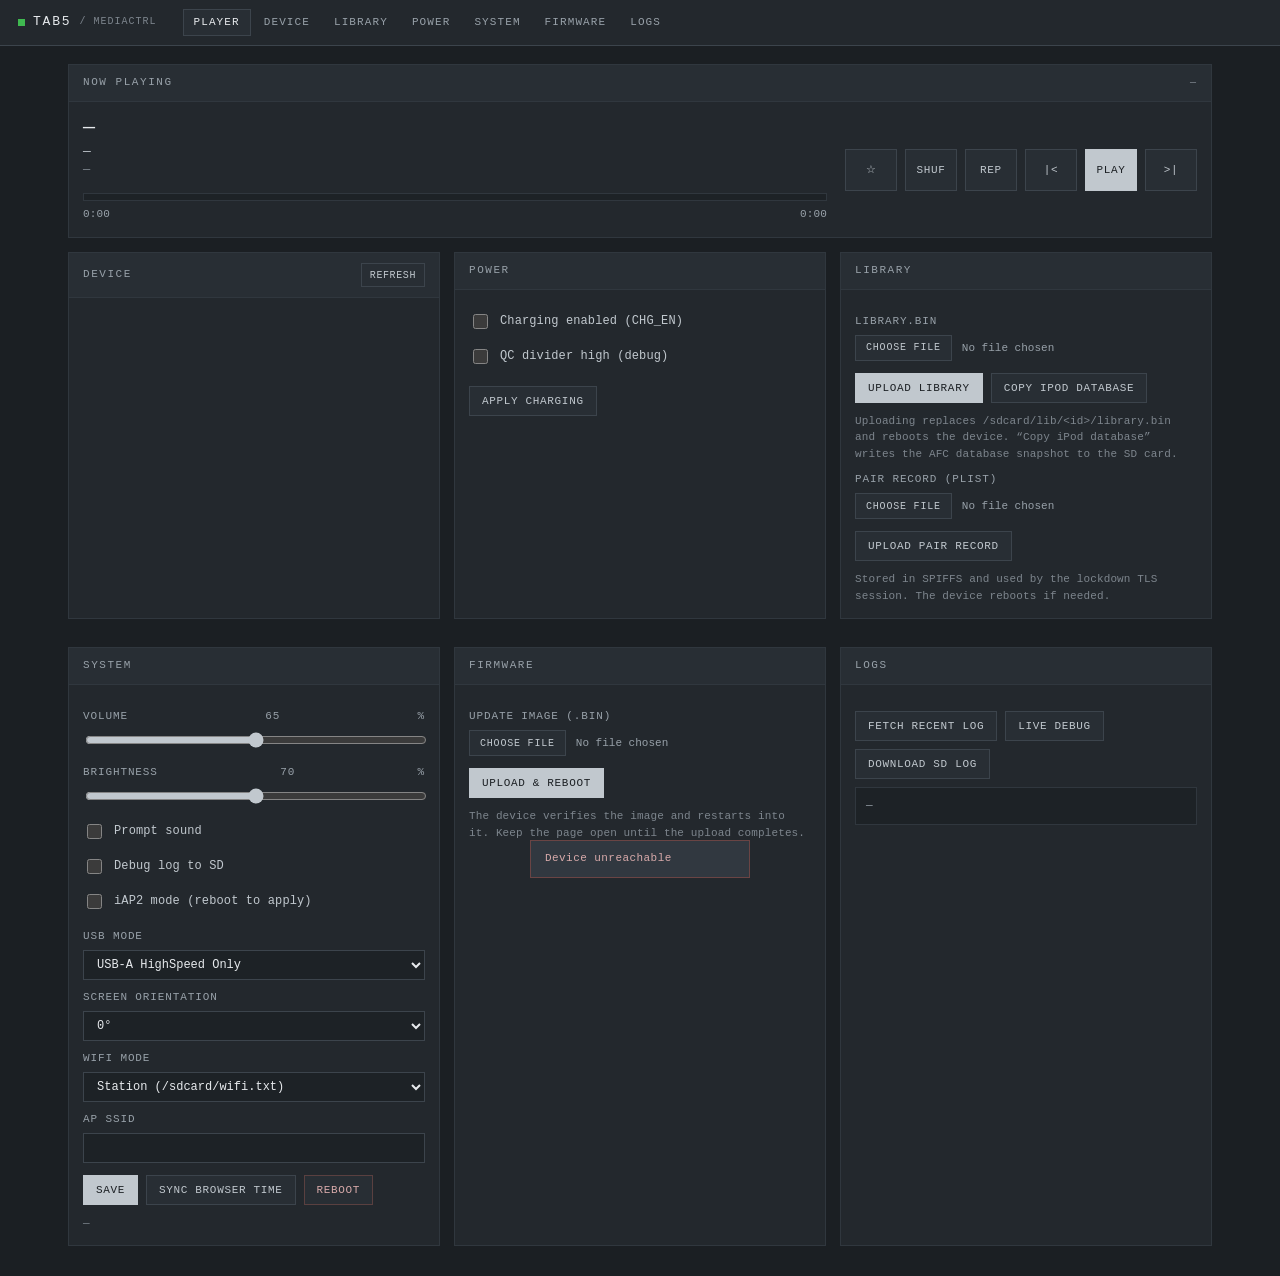
==== assets/web/index.html @ 0c280657 "ui: device availability states, Albums scroll debounce, new web console Device availability - Firmwa" ====
<!doctype html>
<html lang="en">
<head>
<meta charset="utf-8">
<meta name="viewport" content="width=device-width, initial-scale=1">
<meta name="color-scheme" content="dark">
<title>TAB5 · MediaCtrl</title>
<style>
:root {
  color-scheme: dark;
  --bg: #1b1f23;
  --surface: #23282d;
  --surface-2: #282e34;
  --surface-3: #313840;
  --surface-hover: #363f47;
  --well: #1d2226;
  --line: #3c444c;
  --line-soft: #30373e;
  --line-strong: #59636d;
  --text: #e7eaed;
  --text-2: #c1c8ce;
  --text-3: #98a1a9;
  --text-4: #7d858d;
  --ok: #3fb950;
  --warn: #cfc0a2;
  --err: #d8aaaa;
  --fs-micro: 10px;
  --fs-meta: 11px;
  --fs-body: 12px;
  --fs-em: 13px;
  --fs-title: 15px;
  --fs-display: 20px;
  --font: "Iosevka", "JetBrains Mono", "IBM Plex Mono", ui-monospace,
          SFMono-Regular, Menlo, Consolas, monospace;
}
* { box-sizing: border-box; }
body {
  margin: 0;
  background: var(--bg);
  color: var(--text);
  font-family: var(--font);
  font-size: var(--fs-body);
  line-height: 1.45;
  letter-spacing: .01em;
}
button, input, select { font-family: inherit; }
::selection { background: #4a555f; color: #fff; }
::-webkit-scrollbar { width: 9px; height: 9px; }
::-webkit-scrollbar-track { background: transparent; }
::-webkit-scrollbar-thumb { background: var(--line); border: 2px solid var(--bg); }

/* ---- top bar ---- */
header {
  position: sticky; top: 0; z-index: 10;
  display: flex; align-items: center; gap: 18px;
  height: 46px; padding: 0 18px;
  background: var(--surface);
  border-bottom: 1px solid var(--line);
}
.brand { display: flex; align-items: center; gap: 8px; font-size: var(--fs-em);
  letter-spacing: .14em; text-transform: uppercase; color: var(--text); }
.brand .dot { width: 7px; height: 7px; background: var(--ok); }
.brand .sub { color: var(--text-4); letter-spacing: .1em; font-size: var(--fs-micro); }
nav { display: flex; gap: 2px; margin-left: 8px; flex-wrap: wrap; }
nav a {
  padding: 5px 10px; color: var(--text-3); text-decoration: none;
  font-size: var(--fs-meta); letter-spacing: .1em; text-transform: uppercase;
  border: 1px solid transparent;
}
nav a:hover { color: var(--text); background: var(--surface-2); }
nav a.on { color: var(--text); border-color: var(--line); background: var(--surface-2); }
.chips { margin-left: auto; display: flex; gap: 6px; flex-wrap: wrap; justify-content: flex-end; }
.chip {
  display: inline-flex; align-items: center; gap: 6px;
  padding: 3px 8px; border: 1px solid var(--line-soft); background: var(--well);
  font-size: var(--fs-micro); letter-spacing: .1em; text-transform: uppercase;
  color: var(--text-3);
}
.chip b { font-weight: 500; color: var(--text-2); }
.chip .led { width: 6px; height: 6px; background: var(--text-4); }
.chip.ok .led { background: var(--ok); }
.chip.bad .led { background: var(--err); }
.chip.warn .led { background: var(--warn); }

main { max-width: 1180px; margin: 0 auto; padding: 18px; }
.grid { display: grid; grid-template-columns: repeat(auto-fit, minmax(340px, 1fr)); gap: 14px; }

/* ---- panels ---- */
section {
  background: var(--surface);
  border: 1px solid var(--line-soft);
  margin-bottom: 14px;
}
section > h2 {
  display: flex; align-items: center; gap: 10px;
  margin: 0; padding: 10px 14px;
  font-size: var(--fs-meta); font-weight: 500;
  letter-spacing: .14em; text-transform: uppercase; color: var(--text-3);
  border-bottom: 1px solid var(--line-soft);
  background: var(--surface-2);
}
section > h2 .spacer { flex: 1; }
.body { padding: 14px; }
.muted { color: var(--text-3); }
.micro { font-size: var(--fs-micro); letter-spacing: .1em; text-transform: uppercase; color: var(--text-4); }

/* ---- player ---- */
.player { display: grid; grid-template-columns: 1fr auto; gap: 18px; align-items: center; }
.track { font-size: var(--fs-display); line-height: 1.2; color: var(--text); }
.artist { color: var(--text-2); font-size: var(--fs-em); margin-top: 3px; }
.album { color: var(--text-4); font-size: var(--fs-body); }
.bar { position: relative; height: 8px; background: var(--well); border: 1px solid var(--line-soft); margin: 14px 0 6px; }
.bar > i { position: absolute; inset: 0 auto 0 0; background: var(--text-2); width: 0; }
.times { display: flex; justify-content: space-between; color: var(--text-3); font-size: var(--fs-meta); }
.transport { display: flex; gap: 8px; flex-wrap: wrap; }
.transport button { height: 42px; width: 52px; }

/* ---- rows ---- */
.rows { display: flex; flex-direction: column; }
.row { display: flex; align-items: center; gap: 12px; padding: 8px 2px; border-bottom: 1px solid var(--line-soft); }
.row:last-child { border-bottom: 0; }
.row .k { color: var(--text-3); font-size: var(--fs-meta); letter-spacing: .08em; text-transform: uppercase; }
.row .v { margin-left: auto; color: var(--text-2); text-align: right; font-size: var(--fs-body); word-break: break-word; }
.row .v.ok { color: var(--ok); }
.row .v.bad { color: var(--err); }
.row .v.warn { color: var(--warn); }

/* ---- controls ---- */
button {
  display: inline-flex; align-items: center; justify-content: center; gap: 6px;
  height: 30px; padding: 0 12px;
  border: 1px solid var(--line); background: var(--surface-2); color: var(--text-2);
  font-size: var(--fs-meta); letter-spacing: .06em; text-transform: uppercase;
  white-space: nowrap; cursor: pointer;
}
button:hover:not(:disabled) { background: var(--surface-hover); border-color: var(--line-strong); color: var(--text); }
button:disabled { opacity: .45; cursor: not-allowed; }
button.main { background: var(--text-2); border-color: var(--text-2); color: var(--bg); }
button.main:hover:not(:disabled) { background: #fff; border-color: #fff; color: #000; }
button.danger { color: var(--err); border-color: #5a4040; }
button.danger:hover:not(:disabled) { background: #3a2a2a; }
button.sm { height: 24px; padding: 0 8px; font-size: var(--fs-micro); }

label.field { display: block; margin: 10px 0 4px; }
label.field .lbl { display: flex; justify-content: space-between; color: var(--text-3);
  font-size: var(--fs-meta); letter-spacing: .08em; text-transform: uppercase; margin-bottom: 5px; }
select, input[type=text], input[type=number] {
  width: 100%; height: 30px; padding: 0 9px;
  background: var(--well); color: var(--text);
  border: 1px solid var(--line); border-radius: 0;
  font-size: var(--fs-body);
}
select:focus, input:focus { outline: 1px solid var(--line-strong); }
input[type=range] { width: 100%; accent-color: var(--text-2); }
input[type=file] { width: 100%; font-size: var(--fs-meta); color: var(--text-3); }
input[type=file]::file-selector-button {
  height: 26px; margin-right: 10px; padding: 0 10px;
  background: var(--surface-2); color: var(--text-2);
  border: 1px solid var(--line); font-family: inherit; font-size: var(--fs-micro);
  letter-spacing: .08em; text-transform: uppercase; cursor: pointer;
}
.check { display: flex; align-items: center; gap: 9px; padding: 7px 0;
  color: var(--text-2); font-size: var(--fs-body); cursor: pointer; }
.check input { width: 15px; height: 15px; accent-color: var(--text-2); }
.actions { display: flex; gap: 8px; flex-wrap: wrap; margin-top: 12px; }
.hint { margin-top: 10px; color: var(--text-4); font-size: var(--fs-meta); line-height: 1.5; }
.progress { height: 4px; background: var(--well); border: 1px solid var(--line-soft); margin-top: 8px; display: none; }
.progress > i { display: block; height: 100%; width: 0; background: var(--ok); }
pre {
  margin: 8px 0 0; padding: 10px; max-height: 220px; overflow: auto;
  background: var(--well); border: 1px solid var(--line-soft);
  color: var(--text-3); font-size: var(--fs-meta); white-space: pre-wrap;
}

/* ---- toast ---- */
#toast {
  position: fixed; left: 50%; bottom: 22px; transform: translate(-50%, 12px);
  min-width: 220px; max-width: 80vw; padding: 10px 14px;
  background: var(--surface-3); border: 1px solid var(--line-strong);
  color: var(--text); font-size: var(--fs-meta); letter-spacing: .04em;
  opacity: 0; pointer-events: none; transition: opacity .15s, transform .15s;
  z-index: 50;
}
#toast.on { opacity: 1; transform: translate(-50%, 0); }
#toast.bad { border-color: #6a4444; color: var(--err); }

@media (max-width: 760px) {
  header { height: auto; flex-wrap: wrap; padding: 8px 12px; gap: 8px; }
  nav { order: 3; width: 100%; overflow-x: auto; }
  .chips { order: 2; }
  .player { grid-template-columns: 1fr; }
  .transport { justify-content: center; }
}
</style>
</head>
<body>
<header>
  <div class="brand"><span class="dot"></span>TAB5<span class="sub">/ MEDIACTRL</span></div>
  <nav id="nav">
    <a href="#player" class="on">Player</a>
    <a href="#device">Device</a>
    <a href="#library">Library</a>
    <a href="#power">Power</a>
    <a href="#system">System</a>
    <a href="#firmware">Firmware</a>
    <a href="#logs">Logs</a>
  </nav>
  <div class="chips" id="chips"></div>
</header>

<main>
  <section id="player">
    <h2>Now Playing<span class="spacer"></span><span class="micro" id="play_state">—</span></h2>
    <div class="body player">
      <div>
        <div class="track" id="np_title">—</div>
        <div class="artist" id="np_artist">—</div>
        <div class="album" id="np_album">—</div>
        <div class="bar"><i id="np_bar"></i></div>
        <div class="times"><span id="np_cur">0:00</span><span id="np_dur">0:00</span></div>
      </div>
      <div class="transport">
        <button title="Star" onclick="key('star')" id="btn_star">☆</button>
        <button title="Shuffle" onclick="key('shuffle')">SHUF</button>
        <button title="Repeat" onclick="key('repeat')">REP</button>
        <button title="Previous" onclick="key('prev')">|&lt;</button>
        <button class="main" title="Play / Pause" onclick="key('play')" id="btn_play">PLAY</button>
        <button title="Next" onclick="key('next')">&gt;|</button>
      </div>
    </div>
  </section>

  <div class="grid">
    <section id="device">
      <h2>Device<span class="spacer"></span><button class="sm" onclick="refresh()">Refresh</button></h2>
      <div class="body rows" id="device_rows"></div>
    </section>

    <section id="power">
      <h2>Power</h2>
      <div class="body">
        <div class="rows" id="power_rows"></div>
        <label class="check"><input type="checkbox" id="charge_en"> Charging enabled (CHG_EN)</label>
        <label class="check"><input type="checkbox" id="qc_high"> QC divider high (debug)</label>
        <div class="actions"><button onclick="saveCharge()">Apply charging</button></div>
      </div>
    </section>

    <section id="library">
      <h2>Library</h2>
      <div class="body">
        <label class="field"><span class="lbl">library.bin <span id="lib_note" class="micro"></span></span>
          <input type="file" id="lib_file" accept=".bin">
        </label>
        <div class="progress" id="lib_prog"><i></i></div>
        <div class="actions">
          <button class="main" onclick="uploadLibrary()">Upload library</button>
          <button onclick="sync_media()">Copy iPod database</button>
        </div>
        <div class="hint">Uploading replaces <code>/sdcard/lib/&lt;id&gt;/library.bin</code> and reboots the device.
          “Copy iPod database” writes the AFC database snapshot to the SD card.</div>
        <label class="field"><span class="lbl">Pair record (plist)</span>
          <input type="file" id="pair_file" accept=".plist">
        </label>
        <div class="actions"><button onclick="uploadPair()">Upload pair record</button></div>
        <div class="hint">Stored in SPIFFS and used by the lockdown TLS session. The device reboots if needed.</div>
      </div>
    </section>

    <section id="system">
      <h2>System</h2>
      <div class="body">
        <label class="field"><span class="lbl">Volume <span id="vol_v">65</span>%</span>
          <input type="range" id="volume" min="0" max="100" step="1">
        </label>
        <label class="field"><span class="lbl">Brightness <span id="bri_v">70</span>%</span>
          <input type="range" id="brightness" min="0" max="100" step="1">
        </label>
        <label class="check"><input type="checkbox" id="sound_enabled"> Prompt sound</label>
        <label class="check"><input type="checkbox" id="debug_log"> Debug log to SD</label>
        <label class="check"><input type="checkbox" id="iap2_mode"> iAP2 mode (reboot to apply)</label>
        <label class="field"><span class="lbl">USB mode</span>
          <select id="usb_mode">
            <option value="0">USB-A HighSpeed Only</option>
            <option value="2">USB-A HS &amp; USB-C OTG</option>
          </select>
        </label>
        <label class="field"><span class="lbl">Screen orientation</span>
          <select id="screen_flip"><option value="0">0°</option><option value="180">180°</option></select>
        </label>
        <label class="field"><span class="lbl">WiFi mode</span>
          <select id="wifi_mode">
            <option value="0">Station (/sdcard/wifi.txt)</option>
            <option value="1">Access point (open)</option>
          </select>
        </label>
        <label class="field"><span class="lbl">AP SSID</span><input type="text" id="ap_ssid" maxlength="32"></label>
        <div class="actions">
          <button class="main" onclick="saveConfig()">Save</button>
          <button onclick="syncTime()">Sync browser time</button>
          <button class="danger" onclick="reboot()">Reboot</button>
        </div>
        <div class="hint" id="clock_hint">—</div>
      </div>
    </section>

    <section id="firmware">
      <h2>Firmware</h2>
      <div class="body">
        <div class="rows" id="fw_rows"></div>
        <label class="field"><span class="lbl">Update image (.bin)</span><input type="file" id="fw_file" accept=".bin"></label>
        <div class="progress" id="fw_prog"><i></i></div>
        <div class="actions"><button class="main" onclick="uploadFirmware()">Upload &amp; reboot</button></div>
        <div class="hint">The device verifies the image and restarts into it. Keep the page open until the upload completes.</div>
      </div>
    </section>

    <section id="logs">
      <h2>Logs</h2>
      <div class="body">
        <div class="actions">
          <button onclick="loadLog()">Fetch recent log</button>
          <button onclick="location.href='/debug'">Live debug</button>
          <button onclick="location.href='/api/debuglog'">Download SD log</button>
        </div>
        <pre id="log">—</pre>
      </div>
    </section>
  </div>
</main>

<div id="toast"></div>
<script>
var S = {}, C = {};
var $ = function (id) { return document.getElementById(id); };

function toast(msg, bad) {
  var t = $('toast');
  t.textContent = msg;
  t.className = 'on' + (bad ? ' bad' : '');
  clearTimeout(toast._t);
  toast._t = setTimeout(function () { t.className = ''; }, 3200);
}

function fmtTime(sec) {
  sec = Math.max(0, Math.floor(sec || 0));
  var m = Math.floor(sec / 60), s = sec % 60;
  return m + ':' + (s < 10 ? '0' : '') + s;
}
var RESET = {1:'POWERON',2:'EXT',3:'SW',4:'PANIC',5:'INT_WDT',6:'TASK_WDT',
             7:'WDT',8:'DEEPSLEEP',9:'BROWNOUT',10:'SDIO'};
function fmtReset(v) { return RESET[v] ? RESET[v] + ' (' + v + ')' : String(v); }
function fmtBytes(n) {
  if (!n) return '0 B';
  var u = ['B', 'KB', 'MB', 'GB', 'TB'], i = 0;
  while (n >= 1024 && i < u.length - 1) { n /= 1024; i++; }
  return n.toFixed(n >= 10 || i === 0 ? 0 : 1) + ' ' + u[i];
}
function setVal(id, v) {
  var el = $(id);
  if (document.activeElement !== el) el.value = v;
}
function row(k, v, cls) {
  return '<div class="row"><span class="k">' + k + '</span><span class="v ' +
    (cls || '') + '">' + (v === undefined || v === null || v === '' ? '—' : v) + '</span></div>';
}
function chip(label, value, cls) {
  return '<span class="chip ' + (cls || '') + '"><span class="led"></span>' +
    label + ' <b>' + value + '</b></span>';
}

function api(path, opts) {
  return fetch(path, opts).then(function (r) {
    return r.text().then(function (t) {
      if (!r.ok) throw new Error(t || r.status);
      return t;
    });
  });
}
function key(k) {
  api('/api/key?k=' + encodeURIComponent(k), { method: 'POST' })
    .then(function () { setTimeout(refresh, 350); })
    .catch(function (e) { toast('Key failed: ' + e.message, true); });
}

function render(s, c) {
  $('chips').innerHTML =
    chip('iAP2', s.iap2_mode ? (s.iap2_identified ? 'LINKED' : 'WAIT') : 'OFF',
         s.iap2_mode ? (s.iap2_identified ? 'ok' : 'warn') : '') +
    chip('SD', s.sd_ready ? 'READY' : 'MISSING', s.sd_ready ? 'ok' : 'bad') +
    chip('WiFi', s.ip || '—', s.ip && s.ip !== '--' ? 'ok' : 'warn');

  $('np_title').textContent = s.title || '—';
  $('np_artist').textContent = s.iap2 ? s.iap2 : '—';
  $('np_album').textContent = s.device_name || '';
  $('play_state').textContent = s.play_status === 1 ? 'PLAYING'
    : s.play_status === 2 ? 'PAUSED' : 'STOPPED';
  $('btn_play').textContent = s.play_status === 1 ? 'PAUSE' : 'PLAY';
  var dur = (s.duration_ms || 0) / 1000, cur = (s.elapsed_ms || 0) / 1000;
  $('np_dur').textContent = fmtTime(dur);
  $('np_cur').textContent = fmtTime(cur);
  $('np_bar').style.width = dur > 0 ? Math.min(100, cur / dur * 100) + '%' : '0%';

  $('device_rows').innerHTML =
    row('iAP2', s.iap2) +
    row('USB mux', s.usbmux) +
    row('Lockdown', s.lockdown) +
    row('AFC', s.afc) +
    row('WiFi', s.wifi, s.ip && s.ip !== '--' ? 'ok' : '') +
    row('IP', s.ip) +
    row('SD card', s.sd_ready ? fmtBytes(s.sd_used) + ' / ' + fmtBytes(s.sd_total) : 'missing',
        s.sd_ready ? '' : 'bad') +
    row('Uptime', fmtTime(s.uptime_s)) +
    row('Heap', fmtBytes(s.free_heap)) +
    row('PSRAM', fmtBytes(s.free_psram)) +
    row('Reset', fmtReset(s.reset_reason));

  $('fw_rows').innerHTML =
    row('Firmware', s.firmware) +
    row('Build', s.build) +
    row('OTA slot', s.ota_partition) +
    row('USB mode', s.usb_mode === 2 ? 'USB-A HS & USB-C OTG' : 'USB-A HighSpeed Only');

  $('clock_hint').textContent = (s.local_time || '—') +
    (s.rtc ? ' · RTC backed' : ' · no RTC');

  setVal('volume', c.volume); $('vol_v').textContent = c.volume;
  setVal('brightness', c.brightness); $('bri_v').textContent = c.brightness;
  $('sound_enabled').checked = !!c.sound_enabled;
  $('debug_log').checked = !!c.debug_log;
  $('iap2_mode').checked = !!c.iap2_mode;
  setVal('usb_mode', String(c.usb_mode));
  setVal('screen_flip', String(c.screen_flip));
  setVal('wifi_mode', String(c.wifi_mode));
  setVal('ap_ssid', c.ap_ssid || '');
  $('lib_note').textContent = s.sd_ready ? 'SD ready' : 'no SD card';
}

var offline = false;
function refresh() {
  Promise.all([fetch('/api/status').then(function (r) { return r.json(); }),
               fetch('/api/config').then(function (r) { return r.json(); }),
               fetch('/api/power').then(function (r) { return r.json(); })
                 .catch(function () { return {}; })])
    .then(function (a) {
      S = a[0]; C = a[1];
      offline = false;
      render(S, C);
      var p = a[2] || {};
      $('power_rows').innerHTML =
        row('Bus', p.bus_mv ? (p.bus_mv / 1000).toFixed(2) + ' V' : '—') +
        row('Current', p.current_ma ? p.current_ma + ' mA' : '—') +
        row('5V rail', p.usb5v_en ? 'on' : 'off') +
        row('CHG_EN', p.chg_en ? 'on' : 'off', p.chg_en ? 'ok' : '') +
        row('CHG state', p.chg_stat, '') +
        row('nCHG_QC_EN', p.nchg_qc_en ? 'high' : 'low');
      $('charge_en').checked = !!p.chg_en;
      $('qc_high').checked = !!p.nchg_qc_en;
    })
    .catch(function () {
      if (!offline) { offline = true; toast('Device unreachable', true); }
    });
}

function saveConfig() {
  var body = {
    screen_flip: +$('screen_flip').value,
    wifi_mode: +$('wifi_mode').value,
    sound_enabled: $('sound_enabled').checked,
    debug_log: $('debug_log').checked,
    iap2_mode: $('iap2_mode').checked,
    usb_mode: +$('usb_mode').value,
    volume: +$('volume').value,
    brightness: +$('brightness').value,
    ap_ssid: $('ap_ssid').value
  };
  api('/api/config', { method: 'POST', headers: { 'Content-Type': 'application/json' },
                       body: JSON.stringify(body) })
    .then(function (t) { toast(t); refresh(); })
    .catch(function (e) { toast('Save failed: ' + e.message, true); });
}

function saveCharge() {
  api('/api/charge?en=' + ($('charge_en').checked ? 1 : 0) +
      '&qc=' + ($('qc_high').checked ? 1 : 0), { method: 'POST' })
    .then(function (t) { toast(t); refresh(); })
    .catch(function (e) { toast('Charge failed: ' + e.message, true); });
}

function syncTime() {
  api('/api/time', { method: 'POST', headers: { 'Content-Type': 'application/json' },
                     body: JSON.stringify({ epoch: Math.floor(Date.now() / 1000) }) })
    .then(function (t) { toast(t); refresh(); })
    .catch(function (e) { toast('Time failed: ' + e.message, true); });
}

function reboot() {
  if (!confirm('Reboot the device?')) return;
  api('/api/reboot', { method: 'POST' }).then(function () { toast('Rebooting…'); })
    .catch(function () { toast('Rebooting…'); });
}

function sync_media() {
  api('/api/sync', { method: 'POST' })
    .then(function (t) { toast(t); })
    .catch(function (e) { toast('Sync failed: ' + e.message, true); });
}

function upload(path, file, prog, done) {
  if (!file) { toast('Choose a file first', true); return; }
  var x = new XMLHttpRequest();
  x.open('POST', path);
  prog.style.display = 'block';
  prog.firstElementChild.style.width = '0%';
  x.upload.onprogress = function (e) {
    if (e.lengthComputable) {
      prog.firstElementChild.style.width = (e.loaded / e.total * 100) + '%';
    }
  };
  x.onload = function () {
    prog.firstElementChild.style.width = '100%';
    if (x.status >= 200 && x.status < 300) { toast(x.responseText || 'OK'); done(x.responseText); }
    else { toast('Upload failed: ' + x.responseText, true); }
  };
  x.onerror = function () { toast('Upload failed', true); };
  x.send(file);
}

function uploadLibrary() {
  upload('/api/library', $('lib_file').files[0], $('lib_prog'), function () {
    setTimeout(refresh, 4000);
  });
}
function uploadFirmware() {
  upload('/api/ota', $('fw_file').files[0], $('fw_prog'), function () {
    toast('Update accepted; the device is rebooting');
    setTimeout(refresh, 12000);
  });
}
function uploadPair() {
  if (!$('pair_file').files[0]) { toast('Choose a plist first', true); return; }
  api('/api/pair', { method: 'POST', body: $('pair_file').files[0] })
    .then(function (t) { toast(t); })
    .catch(function (e) { toast('Pair upload failed: ' + e.message, true); });
}

function loadLog() {
  fetch('/api/log?since=0').then(function (r) { return r.text(); })
    .then(function (t) { $('log').textContent = t.slice(-20000) || '—'; })
    .catch(function (e) { $('log').textContent = 'Log unavailable: ' + e.message; });
}

/* sliders save on release */
['volume', 'brightness'].forEach(function (id) {
  var el = $(id);
  el.addEventListener('input', function () {
    $(id === 'volume' ? 'vol_v' : 'bri_v').textContent = el.value;
  });
  el.addEventListener('change', function () {
    var body = {};
    body[id] = +el.value;
    api('/api/config', { method: 'POST', headers: { 'Content-Type': 'application/json' },
                         body: JSON.stringify(body) })
      .then(function () { toast(id + ' ' + el.value + '%'); })
      .catch(function (e) { toast('Save failed: ' + e.message, true); });
  });
});

/* section highlight */
var links = [].slice.call(document.querySelectorAll('nav a'));
function mark() {
  var best = links[0], top = -1e9;
  links.forEach(function (a) {
    var r = document.querySelector(a.getAttribute('href')).getBoundingClientRect();
    if (r.top <= 80 && r.top > top) { top = r.top; best = a; }
  });
  links.forEach(function (a) { a.classList.toggle('on', a === best); });
}
window.addEventListener('scroll', mark, { passive: true });

refresh();
setInterval(refresh, 2000);
</script>
</body>
</html>
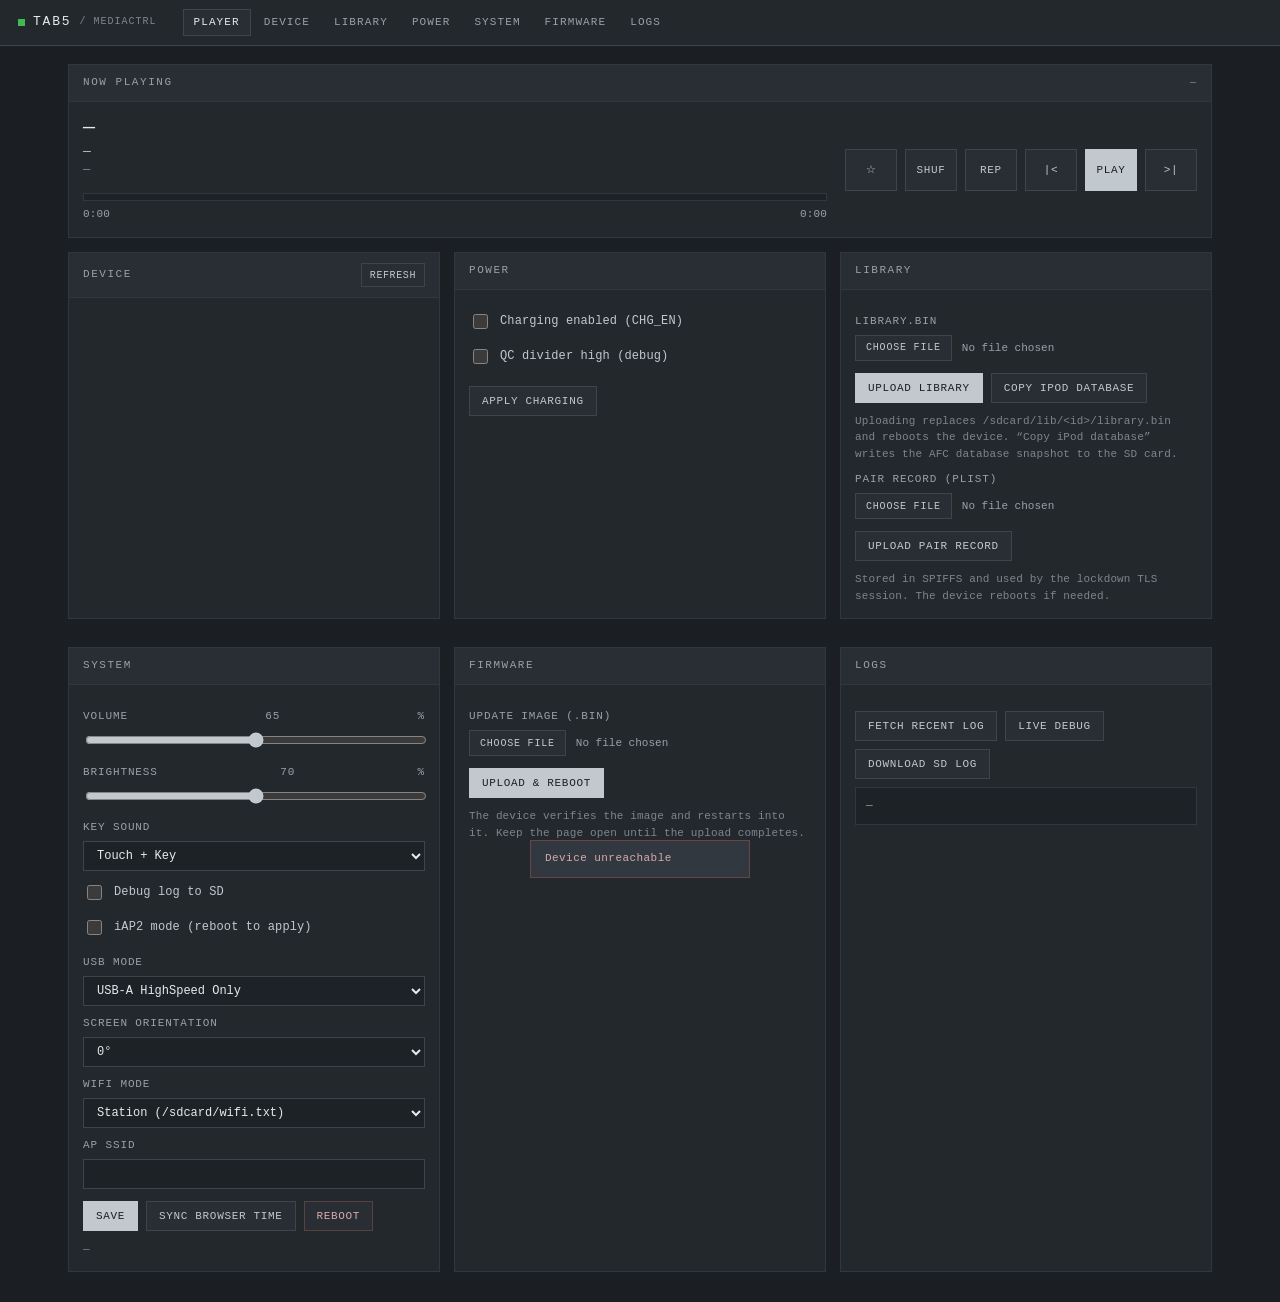
==== commit 5b2ef236: "ui/web: Key Sound settings (volume + touch/touch+key/none) Settings gains a Key Sound page: - Volume" ====
--- a/assets/web/index.html
+++ b/assets/web/index.html
@@ -276,7 +276,13 @@
         <label class="field"><span class="lbl">Brightness <span id="bri_v">70</span>%</span>
           <input type="range" id="brightness" min="0" max="100" step="1">
         </label>
-        <label class="check"><input type="checkbox" id="sound_enabled"> Prompt sound</label>
+        <label class="field"><span class="lbl">Key sound</span>
+          <select id="sound_mode">
+            <option value="2">Touch + Key</option>
+            <option value="1">Touch</option>
+            <option value="0">None</option>
+          </select>
+        </label>
         <label class="check"><input type="checkbox" id="debug_log"> Debug log to SD</label>
         <label class="check"><input type="checkbox" id="iap2_mode"> iAP2 mode (reboot to apply)</label>
         <label class="field"><span class="lbl">USB mode</span>
@@ -426,7 +432,7 @@
 
   setVal('volume', c.volume); $('vol_v').textContent = c.volume;
   setVal('brightness', c.brightness); $('bri_v').textContent = c.brightness;
-  $('sound_enabled').checked = !!c.sound_enabled;
+  setVal('sound_mode', String(c.sound_mode));
   $('debug_log').checked = !!c.debug_log;
   $('iap2_mode').checked = !!c.iap2_mode;
   setVal('usb_mode', String(c.usb_mode));
@@ -466,7 +472,7 @@
   var body = {
     screen_flip: +$('screen_flip').value,
     wifi_mode: +$('wifi_mode').value,
-    sound_enabled: $('sound_enabled').checked,
+    sound_mode: +$('sound_mode').value,
     debug_log: $('debug_log').checked,
     iap2_mode: $('iap2_mode').checked,
     usb_mode: +$('usb_mode').value,
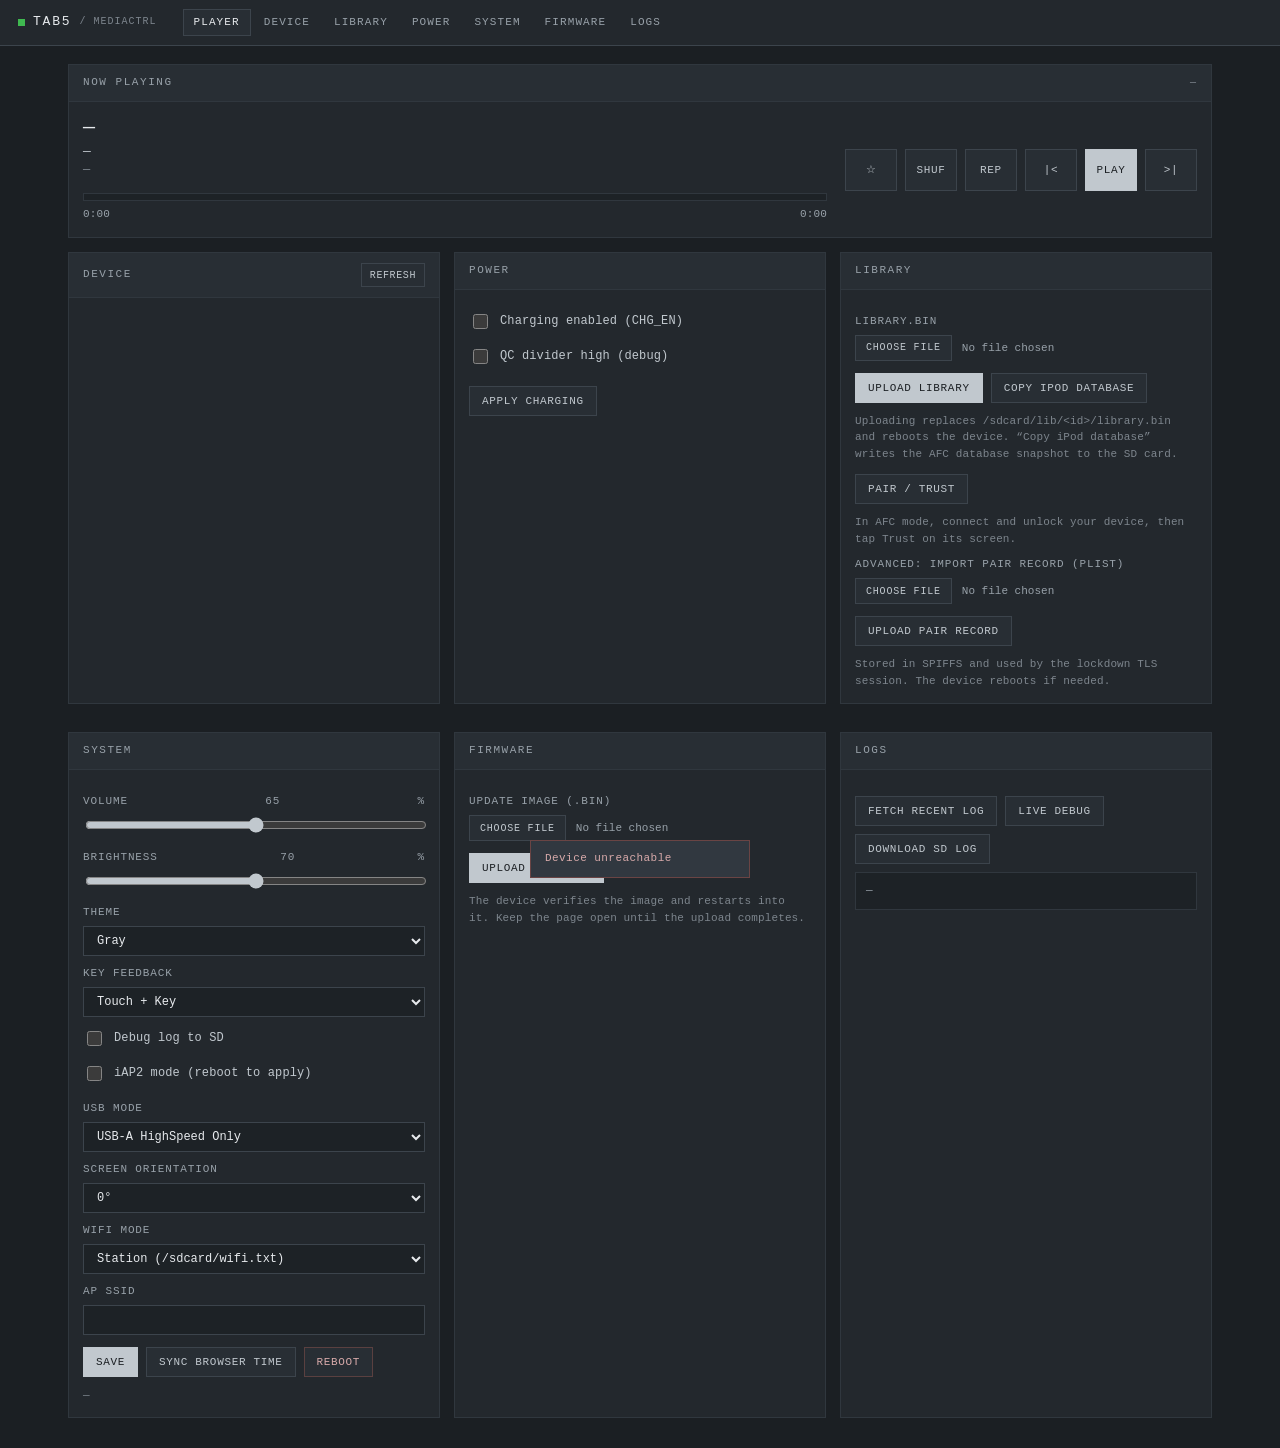
==== commit ce9d86db: "feat: redesign AFC sync and add on-device pairing Replace the diagnostic columns with square device," ====
--- a/assets/web/index.html
+++ b/assets/web/index.html
@@ -259,7 +259,9 @@
         </div>
         <div class="hint">Uploading replaces <code>/sdcard/lib/&lt;id&gt;/library.bin</code> and reboots the device.
           “Copy iPod database” writes the AFC database snapshot to the SD card.</div>
-        <label class="field"><span class="lbl">Pair record (plist)</span>
+        <div class="actions"><button id="btn_trust" onclick="pairApple()">Pair / Trust</button></div>
+        <div class="hint" id="apple_trust">In AFC mode, connect and unlock your device, then tap Trust on its screen.</div>
+        <label class="field"><span class="lbl">Advanced: import pair record (plist)</span>
           <input type="file" id="pair_file" accept=".plist">
         </label>
         <div class="actions"><button onclick="uploadPair()">Upload pair record</button></div>
@@ -276,7 +278,14 @@
         <label class="field"><span class="lbl">Brightness <span id="bri_v">70</span>%</span>
           <input type="range" id="brightness" min="0" max="100" step="1">
         </label>
-        <label class="field"><span class="lbl">Key sound</span>
+        <label class="field"><span class="lbl">Theme</span>
+          <select id="theme">
+            <option value="0">Gray</option>
+            <option value="1">Aqua</option>
+            <option value="2">Windows 95</option>
+          </select>
+        </label>
+        <label class="field"><span class="lbl">Key Feedback</span>
           <select id="sound_mode">
             <option value="2">Touch + Key</option>
             <option value="1">Touch</option>
@@ -407,6 +416,11 @@
   $('np_cur').textContent = fmtTime(cur);
   $('np_bar').style.width = dur > 0 ? Math.min(100, cur / dur * 100) + '%' : '0%';
 
+  $('btn_trust').disabled = !!s.iap2_mode || !!s.apple_pair_busy;
+  if (s.apple_trusted) $('apple_trust').textContent = '';
+  else if (s.apple_pair_status) $('apple_trust').textContent = s.apple_pair_status;
+  else $('apple_trust').textContent = 'In AFC mode, connect and unlock your device, then tap Trust on its screen.';
+
   $('device_rows').innerHTML =
     row('iAP2', s.iap2) +
     row('USB mux', s.usbmux) +
@@ -433,6 +447,7 @@
   setVal('volume', c.volume); $('vol_v').textContent = c.volume;
   setVal('brightness', c.brightness); $('bri_v').textContent = c.brightness;
   setVal('sound_mode', String(c.sound_mode));
+  setVal('theme', String(c.theme));
   $('debug_log').checked = !!c.debug_log;
   $('iap2_mode').checked = !!c.iap2_mode;
   setVal('usb_mode', String(c.usb_mode));
@@ -473,6 +488,7 @@
     screen_flip: +$('screen_flip').value,
     wifi_mode: +$('wifi_mode').value,
     sound_mode: +$('sound_mode').value,
+    theme: +$('theme').value,
     debug_log: $('debug_log').checked,
     iap2_mode: $('iap2_mode').checked,
     usb_mode: +$('usb_mode').value,
@@ -543,6 +559,11 @@
     setTimeout(refresh, 12000);
   });
 }
+function pairApple() {
+  api('/api/trust', {method: 'POST'})
+    .then(function (text) { toast(text); })
+    .catch(function (e) { toast(e.message, true); });
+}
 function uploadPair() {
   if (!$('pair_file').files[0]) { toast('Choose a plist first', true); return; }
   api('/api/pair', { method: 'POST', body: $('pair_file').files[0] })
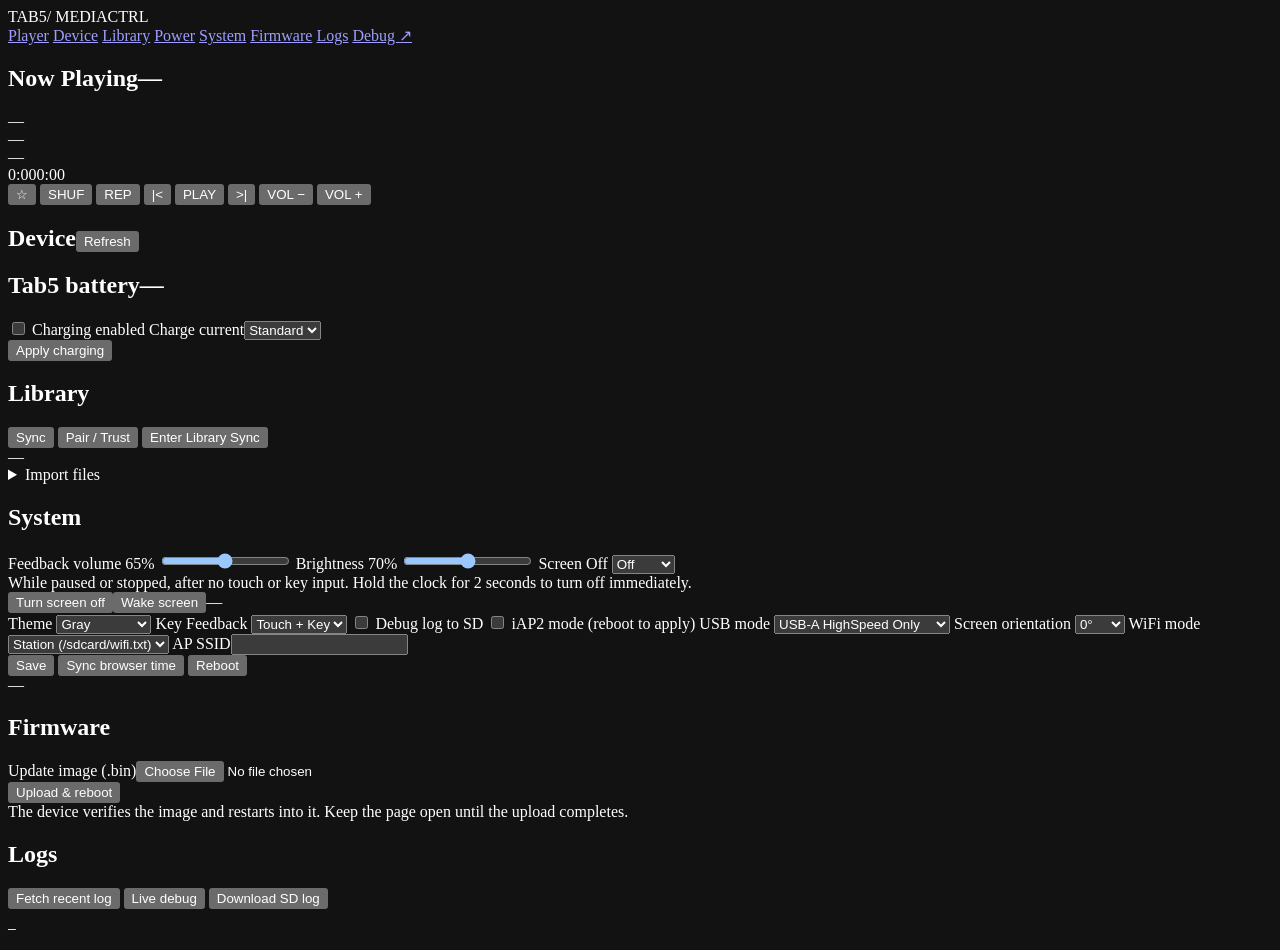
==== commit 25e483e1: "feat: add Screen Off timer and refresh web diagnostics Add persisted Off/30 min/1 hour settings and " ====
--- a/assets/web/index.html
+++ b/assets/web/index.html
@@ -5,193 +5,8 @@
 <meta name="viewport" content="width=device-width, initial-scale=1">
 <meta name="color-scheme" content="dark">
 <title>TAB5 · MediaCtrl</title>
-<style>
-:root {
-  color-scheme: dark;
-  --bg: #1b1f23;
-  --surface: #23282d;
-  --surface-2: #282e34;
-  --surface-3: #313840;
-  --surface-hover: #363f47;
-  --well: #1d2226;
-  --line: #3c444c;
-  --line-soft: #30373e;
-  --line-strong: #59636d;
-  --text: #e7eaed;
-  --text-2: #c1c8ce;
-  --text-3: #98a1a9;
-  --text-4: #7d858d;
-  --ok: #3fb950;
-  --warn: #cfc0a2;
-  --err: #d8aaaa;
-  --fs-micro: 10px;
-  --fs-meta: 11px;
-  --fs-body: 12px;
-  --fs-em: 13px;
-  --fs-title: 15px;
-  --fs-display: 20px;
-  --font: "Iosevka", "JetBrains Mono", "IBM Plex Mono", ui-monospace,
-          SFMono-Regular, Menlo, Consolas, monospace;
-}
-* { box-sizing: border-box; }
-body {
-  margin: 0;
-  background: var(--bg);
-  color: var(--text);
-  font-family: var(--font);
-  font-size: var(--fs-body);
-  line-height: 1.45;
-  letter-spacing: .01em;
-}
-button, input, select { font-family: inherit; }
-::selection { background: #4a555f; color: #fff; }
-::-webkit-scrollbar { width: 9px; height: 9px; }
-::-webkit-scrollbar-track { background: transparent; }
-::-webkit-scrollbar-thumb { background: var(--line); border: 2px solid var(--bg); }
-
-/* ---- top bar ---- */
-header {
-  position: sticky; top: 0; z-index: 10;
-  display: flex; align-items: center; gap: 18px;
-  height: 46px; padding: 0 18px;
-  background: var(--surface);
-  border-bottom: 1px solid var(--line);
-}
-.brand { display: flex; align-items: center; gap: 8px; font-size: var(--fs-em);
-  letter-spacing: .14em; text-transform: uppercase; color: var(--text); }
-.brand .dot { width: 7px; height: 7px; background: var(--ok); }
-.brand .sub { color: var(--text-4); letter-spacing: .1em; font-size: var(--fs-micro); }
-nav { display: flex; gap: 2px; margin-left: 8px; flex-wrap: wrap; }
-nav a {
-  padding: 5px 10px; color: var(--text-3); text-decoration: none;
-  font-size: var(--fs-meta); letter-spacing: .1em; text-transform: uppercase;
-  border: 1px solid transparent;
-}
-nav a:hover { color: var(--text); background: var(--surface-2); }
-nav a.on { color: var(--text); border-color: var(--line); background: var(--surface-2); }
-.chips { margin-left: auto; display: flex; gap: 6px; flex-wrap: wrap; justify-content: flex-end; }
-.chip {
-  display: inline-flex; align-items: center; gap: 6px;
-  padding: 3px 8px; border: 1px solid var(--line-soft); background: var(--well);
-  font-size: var(--fs-micro); letter-spacing: .1em; text-transform: uppercase;
-  color: var(--text-3);
-}
-.chip b { font-weight: 500; color: var(--text-2); }
-.chip .led { width: 6px; height: 6px; background: var(--text-4); }
-.chip.ok .led { background: var(--ok); }
-.chip.bad .led { background: var(--err); }
-.chip.warn .led { background: var(--warn); }
-
-main { max-width: 1180px; margin: 0 auto; padding: 18px; }
-.grid { display: grid; grid-template-columns: repeat(auto-fit, minmax(340px, 1fr)); gap: 14px; }
-
-/* ---- panels ---- */
-section {
-  background: var(--surface);
-  border: 1px solid var(--line-soft);
-  margin-bottom: 14px;
-}
-section > h2 {
-  display: flex; align-items: center; gap: 10px;
-  margin: 0; padding: 10px 14px;
-  font-size: var(--fs-meta); font-weight: 500;
-  letter-spacing: .14em; text-transform: uppercase; color: var(--text-3);
-  border-bottom: 1px solid var(--line-soft);
-  background: var(--surface-2);
-}
-section > h2 .spacer { flex: 1; }
-.body { padding: 14px; }
-.muted { color: var(--text-3); }
-.micro { font-size: var(--fs-micro); letter-spacing: .1em; text-transform: uppercase; color: var(--text-4); }
-
-/* ---- player ---- */
-.player { display: grid; grid-template-columns: 1fr auto; gap: 18px; align-items: center; }
-.track { font-size: var(--fs-display); line-height: 1.2; color: var(--text); }
-.artist { color: var(--text-2); font-size: var(--fs-em); margin-top: 3px; }
-.album { color: var(--text-4); font-size: var(--fs-body); }
-.bar { position: relative; height: 8px; background: var(--well); border: 1px solid var(--line-soft); margin: 14px 0 6px; }
-.bar > i { position: absolute; inset: 0 auto 0 0; background: var(--text-2); width: 0; }
-.times { display: flex; justify-content: space-between; color: var(--text-3); font-size: var(--fs-meta); }
-.transport { display: flex; gap: 8px; flex-wrap: wrap; }
-.transport button { height: 42px; width: 52px; }
-
-/* ---- rows ---- */
-.rows { display: flex; flex-direction: column; }
-.row { display: flex; align-items: center; gap: 12px; padding: 8px 2px; border-bottom: 1px solid var(--line-soft); }
-.row:last-child { border-bottom: 0; }
-.row .k { color: var(--text-3); font-size: var(--fs-meta); letter-spacing: .08em; text-transform: uppercase; }
-.row .v { margin-left: auto; color: var(--text-2); text-align: right; font-size: var(--fs-body); word-break: break-word; }
-.row .v.ok { color: var(--ok); }
-.row .v.bad { color: var(--err); }
-.row .v.warn { color: var(--warn); }
-
-/* ---- controls ---- */
-button {
-  display: inline-flex; align-items: center; justify-content: center; gap: 6px;
-  height: 30px; padding: 0 12px;
-  border: 1px solid var(--line); background: var(--surface-2); color: var(--text-2);
-  font-size: var(--fs-meta); letter-spacing: .06em; text-transform: uppercase;
-  white-space: nowrap; cursor: pointer;
-}
-button:hover:not(:disabled) { background: var(--surface-hover); border-color: var(--line-strong); color: var(--text); }
-button:disabled { opacity: .45; cursor: not-allowed; }
-button.main { background: var(--text-2); border-color: var(--text-2); color: var(--bg); }
-button.main:hover:not(:disabled) { background: #fff; border-color: #fff; color: #000; }
-button.danger { color: var(--err); border-color: #5a4040; }
-button.danger:hover:not(:disabled) { background: #3a2a2a; }
-button.sm { height: 24px; padding: 0 8px; font-size: var(--fs-micro); }
-
-label.field { display: block; margin: 10px 0 4px; }
-label.field .lbl { display: flex; justify-content: space-between; color: var(--text-3);
-  font-size: var(--fs-meta); letter-spacing: .08em; text-transform: uppercase; margin-bottom: 5px; }
-select, input[type=text], input[type=number] {
-  width: 100%; height: 30px; padding: 0 9px;
-  background: var(--well); color: var(--text);
-  border: 1px solid var(--line); border-radius: 0;
-  font-size: var(--fs-body);
-}
-select:focus, input:focus { outline: 1px solid var(--line-strong); }
-input[type=range] { width: 100%; accent-color: var(--text-2); }
-input[type=file] { width: 100%; font-size: var(--fs-meta); color: var(--text-3); }
-input[type=file]::file-selector-button {
-  height: 26px; margin-right: 10px; padding: 0 10px;
-  background: var(--surface-2); color: var(--text-2);
-  border: 1px solid var(--line); font-family: inherit; font-size: var(--fs-micro);
-  letter-spacing: .08em; text-transform: uppercase; cursor: pointer;
-}
-.check { display: flex; align-items: center; gap: 9px; padding: 7px 0;
-  color: var(--text-2); font-size: var(--fs-body); cursor: pointer; }
-.check input { width: 15px; height: 15px; accent-color: var(--text-2); }
-.actions { display: flex; gap: 8px; flex-wrap: wrap; margin-top: 12px; }
-.hint { margin-top: 10px; color: var(--text-4); font-size: var(--fs-meta); line-height: 1.5; }
-.progress { height: 4px; background: var(--well); border: 1px solid var(--line-soft); margin-top: 8px; display: none; }
-.progress > i { display: block; height: 100%; width: 0; background: var(--ok); }
-pre {
-  margin: 8px 0 0; padding: 10px; max-height: 220px; overflow: auto;
-  background: var(--well); border: 1px solid var(--line-soft);
-  color: var(--text-3); font-size: var(--fs-meta); white-space: pre-wrap;
-}
-
-/* ---- toast ---- */
-#toast {
-  position: fixed; left: 50%; bottom: 22px; transform: translate(-50%, 12px);
-  min-width: 220px; max-width: 80vw; padding: 10px 14px;
-  background: var(--surface-3); border: 1px solid var(--line-strong);
-  color: var(--text); font-size: var(--fs-meta); letter-spacing: .04em;
-  opacity: 0; pointer-events: none; transition: opacity .15s, transform .15s;
-  z-index: 50;
-}
-#toast.on { opacity: 1; transform: translate(-50%, 0); }
-#toast.bad { border-color: #6a4444; color: var(--err); }
-
-@media (max-width: 760px) {
-  header { height: auto; flex-wrap: wrap; padding: 8px 12px; gap: 8px; }
-  nav { order: 3; width: 100%; overflow-x: auto; }
-  .chips { order: 2; }
-  .player { grid-template-columns: 1fr; }
-  .transport { justify-content: center; }
-}
-</style>
+<link rel="stylesheet" href="/style.css">
+<script src="/common.js"></script>
 </head>
 <body>
 <header>
@@ -204,6 +19,7 @@
     <a href="#system">System</a>
     <a href="#firmware">Firmware</a>
     <a href="#logs">Logs</a>
+    <a href="/debug">Debug ↗</a>
   </nav>
   <div class="chips" id="chips"></div>
 </header>
@@ -221,11 +37,13 @@
       </div>
       <div class="transport">
         <button title="Star" onclick="key('star')" id="btn_star">☆</button>
-        <button title="Shuffle" onclick="key('shuffle')">SHUF</button>
-        <button title="Repeat" onclick="key('repeat')">REP</button>
+        <button title="Shuffle" onclick="key('shuffle')" id="btn_shuffle">SHUF</button>
+        <button title="Repeat" onclick="key('repeat')" id="btn_repeat">REP</button>
         <button title="Previous" onclick="key('prev')">|&lt;</button>
         <button class="main" title="Play / Pause" onclick="key('play')" id="btn_play">PLAY</button>
         <button title="Next" onclick="key('next')">&gt;|</button>
+        <button title="iPod volume down" onclick="key('voldown')">VOL −</button>
+        <button title="iPod volume up" onclick="key('volup')">VOL +</button>
       </div>
     </div>
   </section>
@@ -237,11 +55,12 @@
     </section>
 
     <section id="power">
-      <h2>Power</h2>
+      <h2>Tab5 battery<span class="spacer"></span><span id="charge_state" class="micro">—</span></h2>
       <div class="body">
         <div class="rows" id="power_rows"></div>
-        <label class="check"><input type="checkbox" id="charge_en"> Charging enabled (CHG_EN)</label>
-        <label class="check"><input type="checkbox" id="qc_high"> QC divider high (debug)</label>
+        <label class="check"><input type="checkbox" id="charge_en"> Charging enabled</label>
+        <label class="field"><span class="lbl">Charge current</span><select id="qc_high">
+          <option value="0">Standard</option><option value="1">Reduced</option></select></label>
         <div class="actions"><button onclick="saveCharge()">Apply charging</button></div>
       </div>
     </section>
@@ -249,35 +68,38 @@
     <section id="library">
       <h2>Library</h2>
       <div class="body">
-        <label class="field"><span class="lbl">library.bin <span id="lib_note" class="micro"></span></span>
-          <input type="file" id="lib_file" accept=".bin">
-        </label>
-        <div class="progress" id="lib_prog"><i></i></div>
+        <div class="rows" id="library_rows"></div>
         <div class="actions">
-          <button class="main" onclick="uploadLibrary()">Upload library</button>
-          <button onclick="sync_media()">Copy iPod database</button>
+          <button class="main" id="btn_sync" onclick="sync_media()">Sync</button>
+          <button id="btn_trust" onclick="pairApple()">Pair / Trust</button>
+          <button id="btn_mode" onclick="switchMode()">Enter Library Sync</button>
         </div>
-        <div class="hint">Uploading replaces <code>/sdcard/lib/&lt;id&gt;/library.bin</code> and reboots the device.
-          “Copy iPod database” writes the AFC database snapshot to the SD card.</div>
-        <div class="actions"><button id="btn_trust" onclick="pairApple()">Pair / Trust</button></div>
-        <div class="hint" id="apple_trust">In AFC mode, connect and unlock your device, then tap Trust on its screen.</div>
-        <label class="field"><span class="lbl">Advanced: import pair record (plist)</span>
-          <input type="file" id="pair_file" accept=".plist">
-        </label>
-        <div class="actions"><button onclick="uploadPair()">Upload pair record</button></div>
-        <div class="hint">Stored in SPIFFS and used by the lockdown TLS session. The device reboots if needed.</div>
+        <div class="hint" id="sync_hint">—</div>
+        <div class="hint" id="apple_trust"></div>
+        <details><summary>Import files</summary>
+          <label class="field"><span class="lbl">Library (.bin)</span><input type="file" id="lib_file" accept=".bin"></label>
+          <div class="progress" id="lib_prog"><i></i></div>
+          <div class="actions"><button onclick="uploadLibrary()">Upload library &amp; reboot</button></div>
+          <label class="field"><span class="lbl">Pair record (.plist)</span><input type="file" id="pair_file" accept=".plist"></label>
+          <div class="actions"><button onclick="uploadPair()">Upload pair record</button></div>
+        </details>
       </div>
     </section>
 
     <section id="system">
       <h2>System</h2>
       <div class="body">
-        <label class="field"><span class="lbl">Volume <span id="vol_v">65</span>%</span>
+        <label class="field"><span class="lbl">Feedback volume <span id="vol_v">65</span>%</span>
           <input type="range" id="volume" min="0" max="100" step="1">
         </label>
         <label class="field"><span class="lbl">Brightness <span id="bri_v">70</span>%</span>
           <input type="range" id="brightness" min="0" max="100" step="1">
         </label>
+        <label class="field"><span class="lbl">Screen Off</span>
+          <select id="screen_off_minutes"><option value="30">30 min</option><option value="60">1 hour</option><option value="0" selected>Off</option></select>
+        </label>
+        <div class="hint">While paused or stopped, after no touch or key input. Hold the clock for 2 seconds to turn off immediately.</div>
+        <div class="actions"><button onclick="key('screenoff')">Turn screen off</button><button onclick="key('wake')">Wake screen</button><span class="micro" id="screen_state">—</span></div>
         <label class="field"><span class="lbl">Theme</span>
           <select id="theme">
             <option value="0">Gray</option>
@@ -345,268 +167,6 @@
 </main>
 
 <div id="toast"></div>
-<script>
-var S = {}, C = {};
-var $ = function (id) { return document.getElementById(id); };
-
-function toast(msg, bad) {
-  var t = $('toast');
-  t.textContent = msg;
-  t.className = 'on' + (bad ? ' bad' : '');
-  clearTimeout(toast._t);
-  toast._t = setTimeout(function () { t.className = ''; }, 3200);
-}
-
-function fmtTime(sec) {
-  sec = Math.max(0, Math.floor(sec || 0));
-  var m = Math.floor(sec / 60), s = sec % 60;
-  return m + ':' + (s < 10 ? '0' : '') + s;
-}
-var RESET = {1:'POWERON',2:'EXT',3:'SW',4:'PANIC',5:'INT_WDT',6:'TASK_WDT',
-             7:'WDT',8:'DEEPSLEEP',9:'BROWNOUT',10:'SDIO'};
-function fmtReset(v) { return RESET[v] ? RESET[v] + ' (' + v + ')' : String(v); }
-function fmtBytes(n) {
-  if (!n) return '0 B';
-  var u = ['B', 'KB', 'MB', 'GB', 'TB'], i = 0;
-  while (n >= 1024 && i < u.length - 1) { n /= 1024; i++; }
-  return n.toFixed(n >= 10 || i === 0 ? 0 : 1) + ' ' + u[i];
-}
-function setVal(id, v) {
-  var el = $(id);
-  if (document.activeElement !== el) el.value = v;
-}
-function row(k, v, cls) {
-  return '<div class="row"><span class="k">' + k + '</span><span class="v ' +
-    (cls || '') + '">' + (v === undefined || v === null || v === '' ? '—' : v) + '</span></div>';
-}
-function chip(label, value, cls) {
-  return '<span class="chip ' + (cls || '') + '"><span class="led"></span>' +
-    label + ' <b>' + value + '</b></span>';
-}
-
-function api(path, opts) {
-  return fetch(path, opts).then(function (r) {
-    return r.text().then(function (t) {
-      if (!r.ok) throw new Error(t || r.status);
-      return t;
-    });
-  });
-}
-function key(k) {
-  api('/api/key?k=' + encodeURIComponent(k), { method: 'POST' })
-    .then(function () { setTimeout(refresh, 350); })
-    .catch(function (e) { toast('Key failed: ' + e.message, true); });
-}
-
-function render(s, c) {
-  $('chips').innerHTML =
-    chip('iAP2', s.iap2_mode ? (s.iap2_identified ? 'LINKED' : 'WAIT') : 'OFF',
-         s.iap2_mode ? (s.iap2_identified ? 'ok' : 'warn') : '') +
-    chip('SD', s.sd_ready ? 'READY' : 'MISSING', s.sd_ready ? 'ok' : 'bad') +
-    chip('WiFi', s.ip || '—', s.ip && s.ip !== '--' ? 'ok' : 'warn');
-
-  $('np_title').textContent = s.title || '—';
-  $('np_artist').textContent = s.iap2 ? s.iap2 : '—';
-  $('np_album').textContent = s.device_name || '';
-  $('play_state').textContent = s.play_status === 1 ? 'PLAYING'
-    : s.play_status === 2 ? 'PAUSED' : 'STOPPED';
-  $('btn_play').textContent = s.play_status === 1 ? 'PAUSE' : 'PLAY';
-  var dur = (s.duration_ms || 0) / 1000, cur = (s.elapsed_ms || 0) / 1000;
-  $('np_dur').textContent = fmtTime(dur);
-  $('np_cur').textContent = fmtTime(cur);
-  $('np_bar').style.width = dur > 0 ? Math.min(100, cur / dur * 100) + '%' : '0%';
-
-  $('btn_trust').disabled = !!s.iap2_mode || !!s.apple_pair_busy;
-  if (s.apple_trusted) $('apple_trust').textContent = '';
-  else if (s.apple_pair_status) $('apple_trust').textContent = s.apple_pair_status;
-  else $('apple_trust').textContent = 'In AFC mode, connect and unlock your device, then tap Trust on its screen.';
-
-  $('device_rows').innerHTML =
-    row('iAP2', s.iap2) +
-    row('USB mux', s.usbmux) +
-    row('Lockdown', s.lockdown) +
-    row('AFC', s.afc) +
-    row('WiFi', s.wifi, s.ip && s.ip !== '--' ? 'ok' : '') +
-    row('IP', s.ip) +
-    row('SD card', s.sd_ready ? fmtBytes(s.sd_used) + ' / ' + fmtBytes(s.sd_total) : 'missing',
-        s.sd_ready ? '' : 'bad') +
-    row('Uptime', fmtTime(s.uptime_s)) +
-    row('Heap', fmtBytes(s.free_heap)) +
-    row('PSRAM', fmtBytes(s.free_psram)) +
-    row('Reset', fmtReset(s.reset_reason));
-
-  $('fw_rows').innerHTML =
-    row('Firmware', s.firmware) +
-    row('Build', s.build) +
-    row('OTA slot', s.ota_partition) +
-    row('USB mode', s.usb_mode === 2 ? 'USB-A HS & USB-C OTG' : 'USB-A HighSpeed Only');
-
-  $('clock_hint').textContent = (s.local_time || '—') +
-    (s.rtc ? ' · RTC backed' : ' · no RTC');
-
-  setVal('volume', c.volume); $('vol_v').textContent = c.volume;
-  setVal('brightness', c.brightness); $('bri_v').textContent = c.brightness;
-  setVal('sound_mode', String(c.sound_mode));
-  setVal('theme', String(c.theme));
-  $('debug_log').checked = !!c.debug_log;
-  $('iap2_mode').checked = !!c.iap2_mode;
-  setVal('usb_mode', String(c.usb_mode));
-  setVal('screen_flip', String(c.screen_flip));
-  setVal('wifi_mode', String(c.wifi_mode));
-  setVal('ap_ssid', c.ap_ssid || '');
-  $('lib_note').textContent = s.sd_ready ? 'SD ready' : 'no SD card';
-}
-
-var offline = false;
-function refresh() {
-  Promise.all([fetch('/api/status').then(function (r) { return r.json(); }),
-               fetch('/api/config').then(function (r) { return r.json(); }),
-               fetch('/api/power').then(function (r) { return r.json(); })
-                 .catch(function () { return {}; })])
-    .then(function (a) {
-      S = a[0]; C = a[1];
-      offline = false;
-      render(S, C);
-      var p = a[2] || {};
-      $('power_rows').innerHTML =
-        row('Bus', p.bus_mv ? (p.bus_mv / 1000).toFixed(2) + ' V' : '—') +
-        row('Current', p.current_ma ? p.current_ma + ' mA' : '—') +
-        row('5V rail', p.usb5v_en ? 'on' : 'off') +
-        row('CHG_EN', p.chg_en ? 'on' : 'off', p.chg_en ? 'ok' : '') +
-        row('CHG state', p.chg_stat, '') +
-        row('nCHG_QC_EN', p.nchg_qc_en ? 'high' : 'low');
-      $('charge_en').checked = !!p.chg_en;
-      $('qc_high').checked = !!p.nchg_qc_en;
-    })
-    .catch(function () {
-      if (!offline) { offline = true; toast('Device unreachable', true); }
-    });
-}
-
-function saveConfig() {
-  var body = {
-    screen_flip: +$('screen_flip').value,
-    wifi_mode: +$('wifi_mode').value,
-    sound_mode: +$('sound_mode').value,
-    theme: +$('theme').value,
-    debug_log: $('debug_log').checked,
-    iap2_mode: $('iap2_mode').checked,
-    usb_mode: +$('usb_mode').value,
-    volume: +$('volume').value,
-    brightness: +$('brightness').value,
-    ap_ssid: $('ap_ssid').value
-  };
-  api('/api/config', { method: 'POST', headers: { 'Content-Type': 'application/json' },
-                       body: JSON.stringify(body) })
-    .then(function (t) { toast(t); refresh(); })
-    .catch(function (e) { toast('Save failed: ' + e.message, true); });
-}
-
-function saveCharge() {
-  api('/api/charge?en=' + ($('charge_en').checked ? 1 : 0) +
-      '&qc=' + ($('qc_high').checked ? 1 : 0), { method: 'POST' })
-    .then(function (t) { toast(t); refresh(); })
-    .catch(function (e) { toast('Charge failed: ' + e.message, true); });
-}
-
-function syncTime() {
-  api('/api/time', { method: 'POST', headers: { 'Content-Type': 'application/json' },
-                     body: JSON.stringify({ epoch: Math.floor(Date.now() / 1000) }) })
-    .then(function (t) { toast(t); refresh(); })
-    .catch(function (e) { toast('Time failed: ' + e.message, true); });
-}
-
-function reboot() {
-  if (!confirm('Reboot the device?')) return;
-  api('/api/reboot', { method: 'POST' }).then(function () { toast('Rebooting…'); })
-    .catch(function () { toast('Rebooting…'); });
-}
-
-function sync_media() {
-  api('/api/sync', { method: 'POST' })
-    .then(function (t) { toast(t); })
-    .catch(function (e) { toast('Sync failed: ' + e.message, true); });
-}
-
-function upload(path, file, prog, done) {
-  if (!file) { toast('Choose a file first', true); return; }
-  var x = new XMLHttpRequest();
-  x.open('POST', path);
-  prog.style.display = 'block';
-  prog.firstElementChild.style.width = '0%';
-  x.upload.onprogress = function (e) {
-    if (e.lengthComputable) {
-      prog.firstElementChild.style.width = (e.loaded / e.total * 100) + '%';
-    }
-  };
-  x.onload = function () {
-    prog.firstElementChild.style.width = '100%';
-    if (x.status >= 200 && x.status < 300) { toast(x.responseText || 'OK'); done(x.responseText); }
-    else { toast('Upload failed: ' + x.responseText, true); }
-  };
-  x.onerror = function () { toast('Upload failed', true); };
-  x.send(file);
-}
-
-function uploadLibrary() {
-  upload('/api/library', $('lib_file').files[0], $('lib_prog'), function () {
-    setTimeout(refresh, 4000);
-  });
-}
-function uploadFirmware() {
-  upload('/api/ota', $('fw_file').files[0], $('fw_prog'), function () {
-    toast('Update accepted; the device is rebooting');
-    setTimeout(refresh, 12000);
-  });
-}
-function pairApple() {
-  api('/api/trust', {method: 'POST'})
-    .then(function (text) { toast(text); })
-    .catch(function (e) { toast(e.message, true); });
-}
-function uploadPair() {
-  if (!$('pair_file').files[0]) { toast('Choose a plist first', true); return; }
-  api('/api/pair', { method: 'POST', body: $('pair_file').files[0] })
-    .then(function (t) { toast(t); })
-    .catch(function (e) { toast('Pair upload failed: ' + e.message, true); });
-}
-
-function loadLog() {
-  fetch('/api/log?since=0').then(function (r) { return r.text(); })
-    .then(function (t) { $('log').textContent = t.slice(-20000) || '—'; })
-    .catch(function (e) { $('log').textContent = 'Log unavailable: ' + e.message; });
-}
-
-/* sliders save on release */
-['volume', 'brightness'].forEach(function (id) {
-  var el = $(id);
-  el.addEventListener('input', function () {
-    $(id === 'volume' ? 'vol_v' : 'bri_v').textContent = el.value;
-  });
-  el.addEventListener('change', function () {
-    var body = {};
-    body[id] = +el.value;
-    api('/api/config', { method: 'POST', headers: { 'Content-Type': 'application/json' },
-                         body: JSON.stringify(body) })
-      .then(function () { toast(id + ' ' + el.value + '%'); })
-      .catch(function (e) { toast('Save failed: ' + e.message, true); });
-  });
-});
-
-/* section highlight */
-var links = [].slice.call(document.querySelectorAll('nav a'));
-function mark() {
-  var best = links[0], top = -1e9;
-  links.forEach(function (a) {
-    var r = document.querySelector(a.getAttribute('href')).getBoundingClientRect();
-    if (r.top <= 80 && r.top > top) { top = r.top; best = a; }
-  });
-  links.forEach(function (a) { a.classList.toggle('on', a === best); });
-}
-window.addEventListener('scroll', mark, { passive: true });
-
-refresh();
-setInterval(refresh, 2000);
-</script>
+<script src="/dashboard.js"></script>
 </body>
 </html>
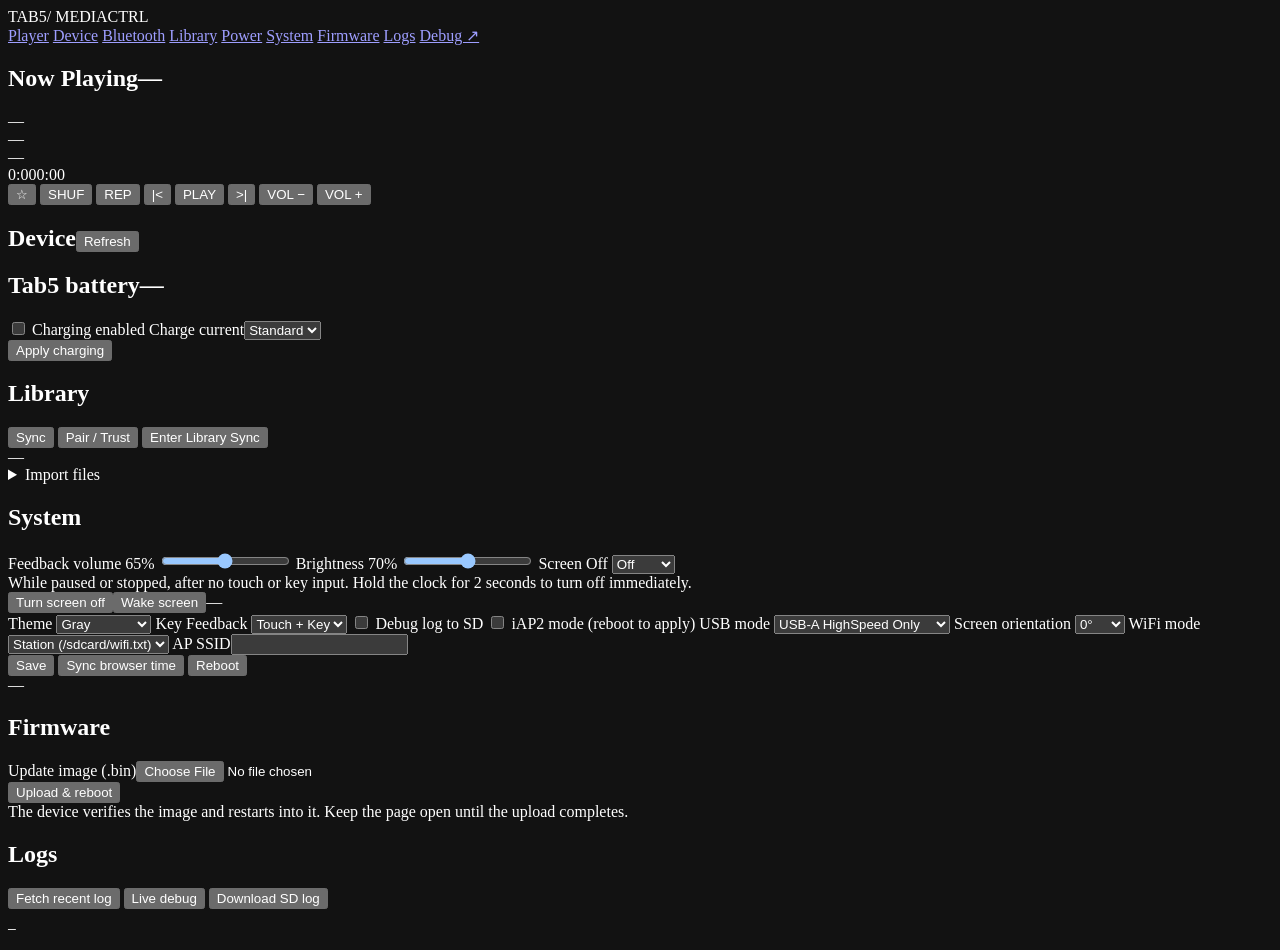
==== commit 373f49f1: "Improve D100H Bluetooth recovery, status and web controls Report controller battery/charging status " ====
--- a/assets/web/index.html
+++ b/assets/web/index.html
@@ -14,6 +14,7 @@
   <nav id="nav">
     <a href="#player" class="on">Player</a>
     <a href="#device">Device</a>
+    <a href="#bluetooth">Bluetooth</a>
     <a href="#library">Library</a>
     <a href="#power">Power</a>
     <a href="#system">System</a>
@@ -53,6 +54,8 @@
       <h2>Device<span class="spacer"></span><button class="sm" onclick="refresh()">Refresh</button></h2>
       <div class="body rows" id="device_rows"></div>
     </section>
+
+    <section id="bluetooth" aria-label="Bluetooth controllers"></section>
 
     <section id="power">
       <h2>Tab5 battery<span class="spacer"></span><span id="charge_state" class="micro">—</span></h2>
